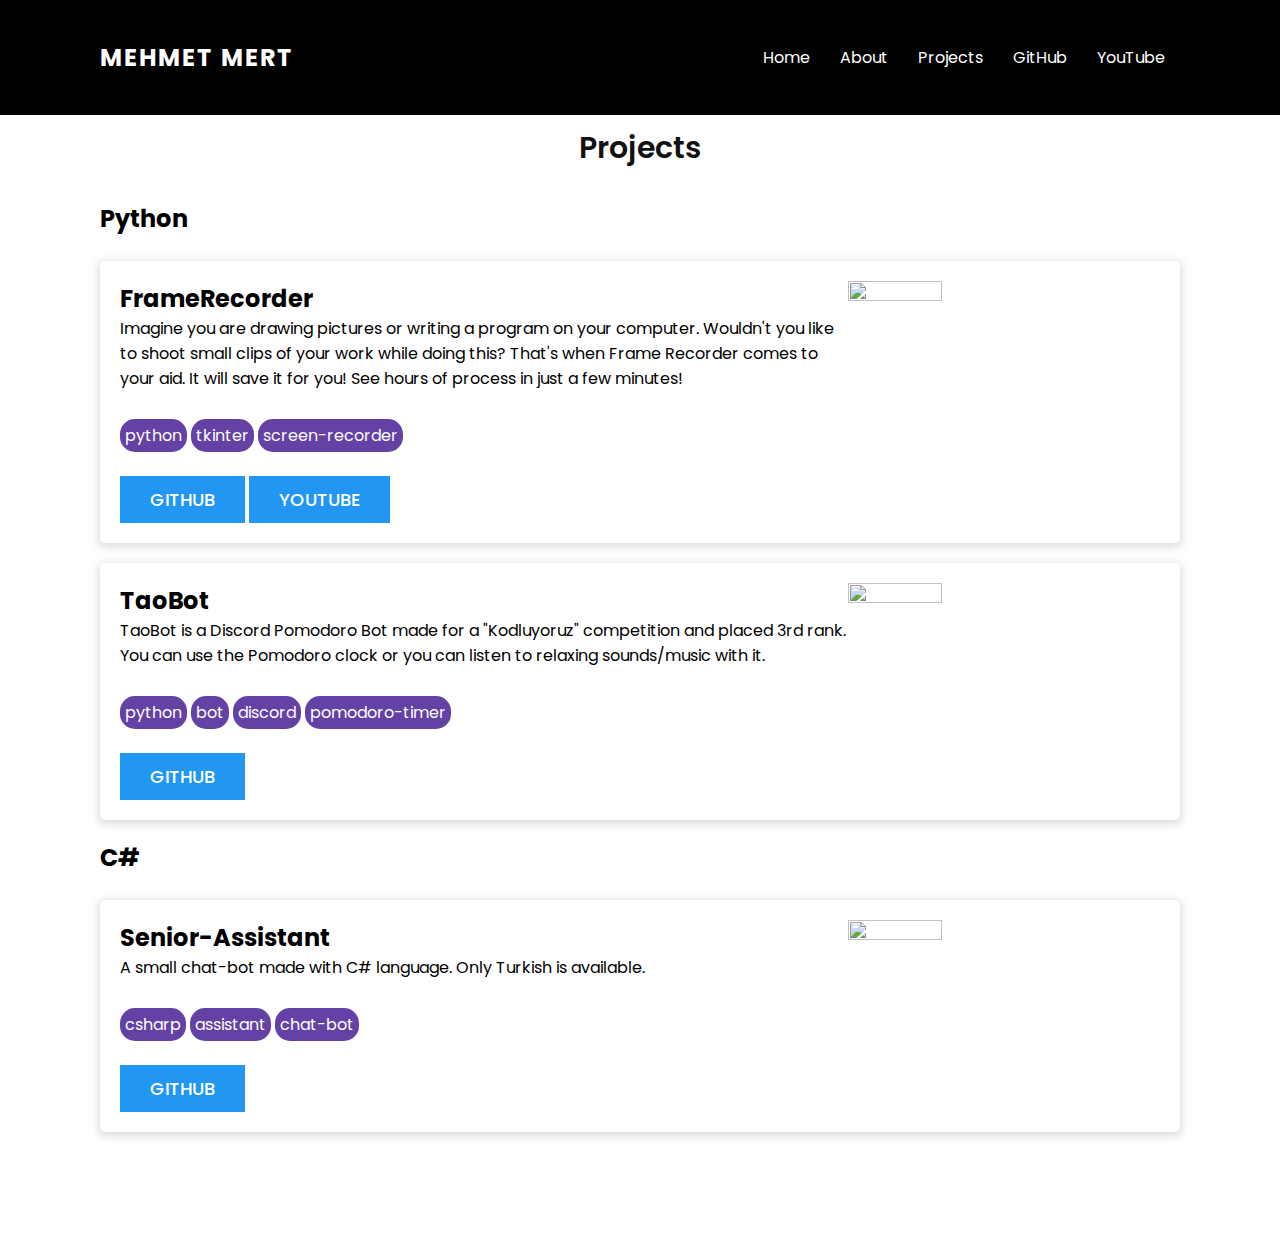
==== projects.html @ b78802c5 "Add files via upload" ====
<!DOCTYPE html>
<html>
    <head>
        <meta charset="utf-8">
        <meta http-equiv="X-UA-Compatible" content="IE=edge">
        <title>Projects</title>
        <meta name="description" content="">
        <meta name="viewport" content="width=device-width, initial-scale=1">
        <link rel="stylesheet" href="/style.css">
        <link rel="preconnect" href="https://fonts.googleapis.com">
        <link rel="preconnect" href="https://fonts.gstatic.com" crossorigin>
        <link href="https://fonts.googleapis.com/css2?family=Montserrat:wght@500&display=swap" rel="stylesheet">
        <link href="https://fonts.googleapis.com/css2?family=Roboto&display=swap" rel="stylesheet">
        <link href="https://fonts.googleapis.com/css2?family=Poppins&display=swap" rel="stylesheet">
    </head>
    <body>
        <header>
            <a href="#" class="logo">Mehmet Mert</a>
            <div class="toggle"></div>
            <ul>
                <li><a href="/index.html">Home</a></li>
                <li><a href="/index.html#about">About</a></li>
                <li><a href="/projects.html">Projects</a></li>
                <li><a href="https://github.com/mehmet-mert">GitHub</a></li>
                <li><a href="https://www.youtube.com/channel/UCmIKYJpC4kDp0NCJw35Ql8g">YouTube</a></li>
            </ul>
        </header>
        <section class="projects">
            <div class="heading">
                <br>
                <h2>Projects</h2>
            </div>
            <h2>Python</h2>
            <br>
            <div class="projects-tab">   
                <div class="single-project">
                    <div class="project-text">
                        <h2>FrameRecorder</h2>
                        <p>Imagine you are drawing pictures or writing a program on your computer. Wouldn't you like to shoot small clips of your
                        work while doing this? That's when Frame Recorder comes to your aid. It will save it for you! See hours of process in just a few minutes!</p><br>
                        <tag>python</tag> <tag>tkinter</tag> <tag>screen-recorder</tag><br>
                        <a href="https://github.com/mehmet-mert/FrameRecorder" class="btn">GitHub</a>
                        <a href="https://www.youtube.com/watch?v=lYoVWss5-F0" class="btn">YouTube</a>
                    </div>
                    <img class="project-img" src="https://raw.githubusercontent.com/mehmet-mert/FrameRecorder/master/Docs/Ekran%20Al%C4%B1nt%C4%B1s%C4%B12.PNG" alt="">
                </div>
                <div class="single-project">
                    <div class="project-text">
                        <h2>TaoBot</h2>
                        <p>TaoBot is a Discord Pomodoro Bot made for a "Kodluyoruz" competition and placed 3rd rank. You can use the Pomodoro clock or you can listen to relaxing sounds/music with it.</p><br>
                        <tag>python</tag> <tag>bot</tag> <tag>discord</tag> <tag>pomodoro-timer</tag><br>
                        <a href="https://github.com/mehmet-mert/TaoBot---Discord-Pomodoro-Bot" class="btn">GitHub</a>
                        
                    </div>
                    <img class="project-img" src="https://raw.githubusercontent.com/mehmet-mert/TaoBot---Discord-Pomodoro-Bot/main/music.PNG" alt="">
                </div>
            </div>
            <h2>C#</h2>
            <br>
            <div class="projects-tab">
                <div class="single-project">
                    <div class="project-text">
                        <h2>Senior-Assistant</h2>
                        <p>A small chat-bot made with C# language. Only Turkish is available.</p><br>
                        <tag>csharp</tag>
                        <tag>assistant</tag>
                        <tag>chat-bot</tag><br>
                        <a href="https://github.com/mehmet-mert/Senior-Assistant" class="btn">GitHub</a>
                    </div>
                    <img src="https://raw.githubusercontent.com/mehmet-mert/Senior-Assistant/master/Ekran%20Al%C4%B1nt%C4%B1s%C4%B1.PNG" alt="" class="project-img">
                </div>
            </div>
        </section>
        <script type="text/javascript">
            window.addEventListener("scroll", function () {
                var header = document.querySelector("header");
                header.classList.toggle("sticky", window.scrollY > 0);
            });
        </script>
    </body>
</html>
---- style.css ----
/*23.46*/
* {
  margin: 0;
  padding: 0;
  box-sizing: border-box;
  font-family: "Poppins", sans-serif;
}
section {
  padding: 100px;
}
.banner {
  position: relative;
  min-height: 100vh;
  /*background-image: url(images/banner.jpg); linear-gradient(black, white);*/
  background-color: black;
  background-image: url(images/bitmap.png);
  background-size: cover;
  background-position: right;
  display: flex;
  justify-content: space-between;
  align-items: center;
}

.banner h2 {
  font-size: 3em;
  color: #fff;
  font-weight: 500;
  line-height: 1.5em;
}

.banner h2 span {
  font-weight: 500;
  font-size: 1.5em;
  color: #6441a4;
}
purple {
  color: #6441a4;
}
.banner h3 {
  font-size: 1.5rem;
  color: #fff;
  font-weight: 500;
}

.btn {
  position: relative;
  background: #2196f3;
  display: inline-block;
  color: #fff;
  margin-top: 20px;
  padding: 10px 30px;
  font-size: 18px;
  text-transform: uppercase;
  text-decoration: none;
  font-weight: 500;
  transition: 0.5s ease;
}
.btn:hover {
  background-color: #6441a4;
}
header {
  position: fixed;
  top: 0;
  left: 0;
  width: 100%;
  padding: 40px 100px;
  z-index: 1000;
  display: flex;
  justify-content: space-between;
  align-items: center;
  transition: 0.5s;
  background-color: black;
}
header.sticky {
  background: #fff;
  padding: 20px 100px;
  box-shadow: 0 5px 20px rgba(0, 0, 0, 0.1);
}
header .logo {
  color: #fff;
  font-size: 24px;
  text-transform: uppercase;
  text-decoration: none;
  font-weight: 700;
  letter-spacing: 2px;
}
header.sticky .logo {
  color: #111;
}
header ul {
  position: relative;
  display: flex;
}
header ul li {
  position: relative;
  display: flex;
}
header ul li a:hover {
  color: #6441a4;
}
header ul li a {
  position: relative;
  display: inline-block;
  margin: 0 15px;
  color: #fff;
  text-decoration: none;
  transition: 0.3s ease;
}
header.sticky ul li a {
  color: #111;
}
.heading {
  width: 100%;
  text-align: center;
  margin-bottom: 30px;
  color: #111;
}
.heading h2 {
  font-weight: 600;
  font-size: 30px;
}
.content {
  display: flex;
  justify-content: center;
  flex-wrap: wrap;
  flex-direction: row;
}
.contentBox {
  padding-right: 30px;
  width: 50%;
}
.contentBox h3 {
  font-size: 24px;
  margin-bottom: 10px;
}

.services {
  background-color: #111;
}
.heading.white {
  color: #fff;
}
.services .content {
  display: flex;
  justify-content: center;
  flex-wrap: wrap;
  flex-direction: row;
}
.services .content .servicesBox {
  padding: 40px 20px;
  background-color: #222;
  color: #fff;
  max-width: 340px;
  margin: 20px;
  text-align: center;
  transition: 0.5s;
}
.services .content .servicesBox:hover {
  background: #2196f3;
}
.services .content .servicesBox img {
  max-width: 80px;
  filter: invert(0);
}
.services .content .servicesBox h2 {
  font-size: 20px;
  font: weight 600px;
}
.work .content {
  display: flex;
  justify-content: space-between;
  flex-wrap: wrap;
}
.work .content .workBox {
  width: 50%;
  padding: 20px;
}
.work .content .workBox img {
  max-width: 100%;
}
.single-project {
  box-shadow: 0 2px 8px 2px rgba(20, 23, 28, 0.15);
  margin-bottom: 20px;
  border: none;
  border-radius: 5px;
  padding: 20px;
  display: flex;
}
.project-text {
  width: 70%;
}
.project-img {
  width: 30%;
  height: 30%;
}
tag {
  background-color: #6441a4;
  color: white;
  border-radius: 15px;
  padding: 5px;
  line-height: 40px;
}
@media screen and (max-width: 1000px) {
  .contentBox {
    padding-right: 30px;
    width: 100%;
  }
  .contentBox img.bilgi {
    width: 100%;
  }
  .banner {
    background-image: none;
    background-color: black;
  }
  header {
    justify-content: center;
    flex-wrap: wrap;
    flex-direction: row;
  }
  .single-project img {
    width: 0;
  }
  .project-text {
    width: 100%;
  }
  .heading {
    margin-top: 60px;
  }
}
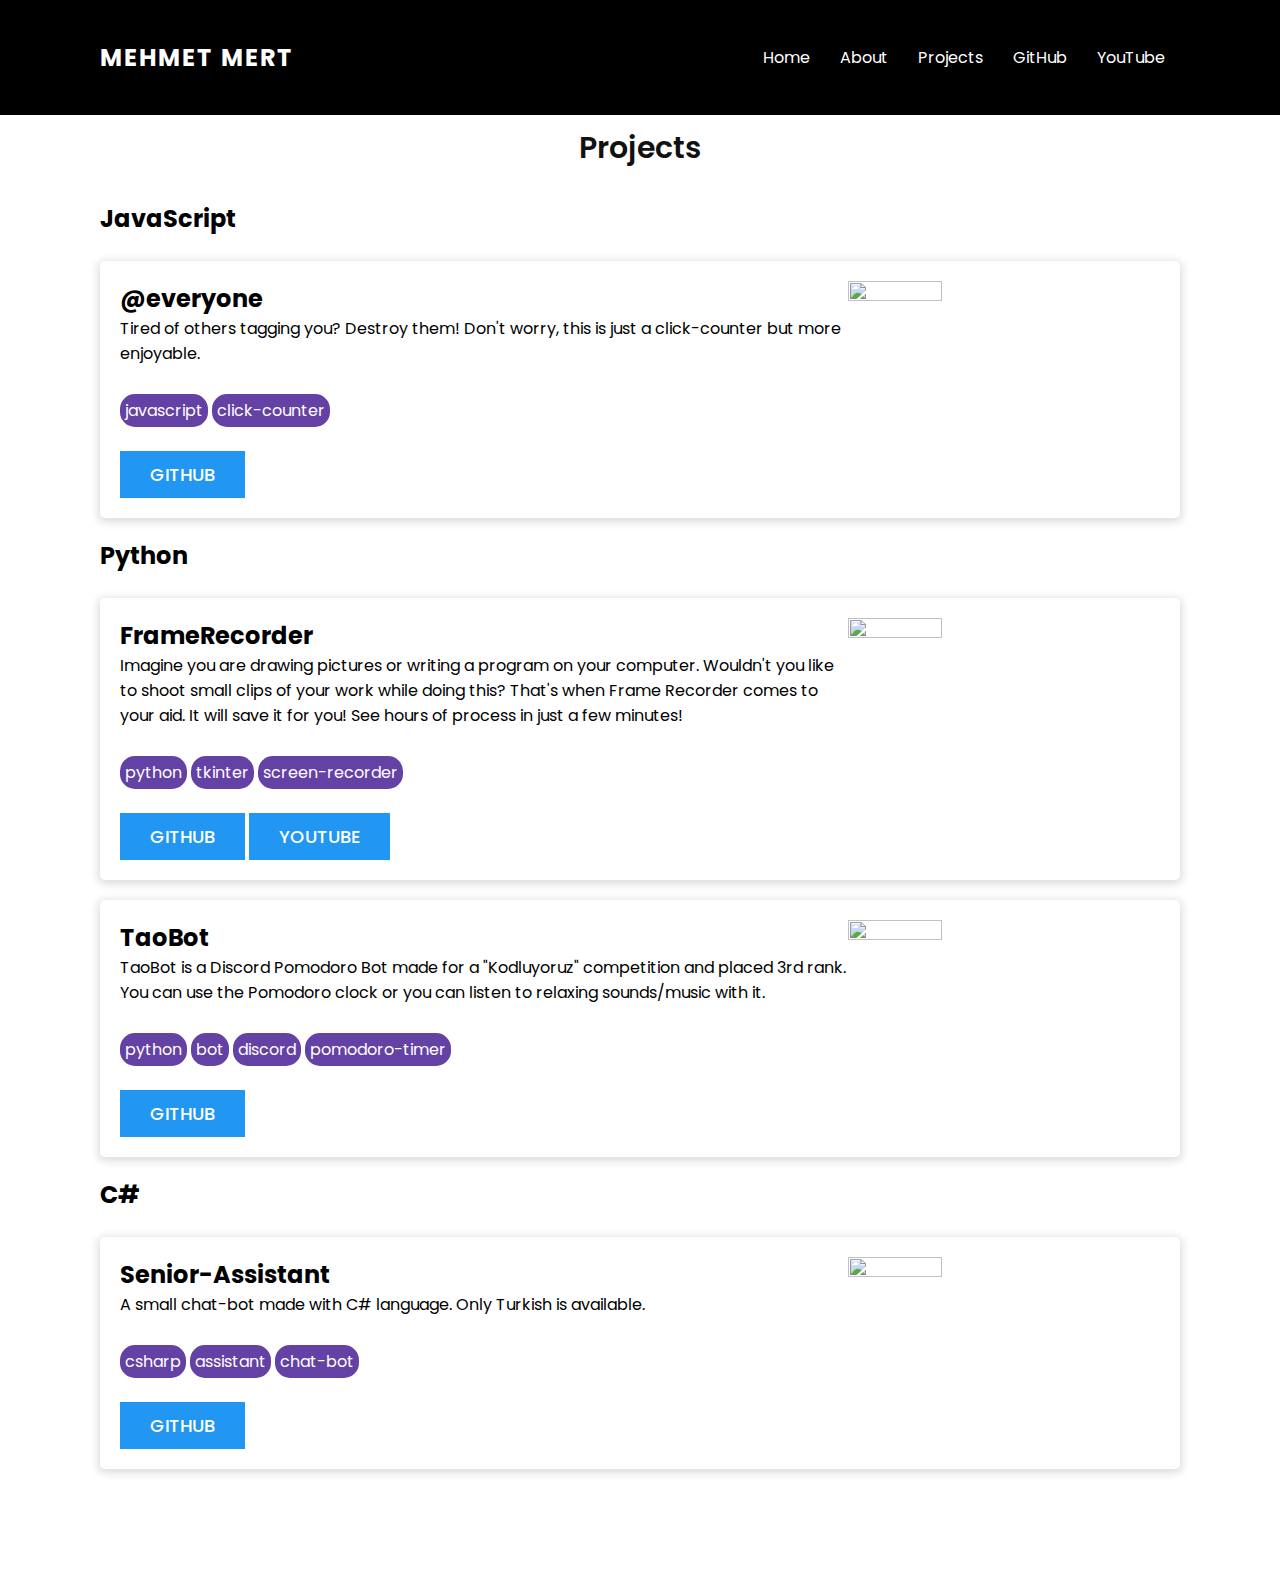
==== commit 67767e7a: "Update projects.html" ====
--- a/projects.html
+++ b/projects.html
@@ -6,7 +6,7 @@
         <title>Projects</title>
         <meta name="description" content="">
         <meta name="viewport" content="width=device-width, initial-scale=1">
-        <link rel="stylesheet" href="/style.css">
+        <link rel="stylesheet" href="https://mehmet-mert.github.io/Portfolio/style.css">
         <link rel="preconnect" href="https://fonts.googleapis.com">
         <link rel="preconnect" href="https://fonts.gstatic.com" crossorigin>
         <link href="https://fonts.googleapis.com/css2?family=Montserrat:wght@500&display=swap" rel="stylesheet">
@@ -15,12 +15,12 @@
     </head>
     <body>
         <header>
-            <a href="#" class="logo">Mehmet Mert</a>
+            <a href="https://mehmet-mert.github.io/Portfolio/" class="logo">Mehmet Mert</a>
             <div class="toggle"></div>
             <ul>
-                <li><a href="/index.html">Home</a></li>
-                <li><a href="/index.html#about">About</a></li>
-                <li><a href="/projects.html">Projects</a></li>
+                <li><a href="https://mehmet-mert.github.io/Portfolio/">Home</a></li>
+                <li><a href="https://mehmet-mert.github.io/Portfolio/#about">About</a></li>
+                <li><a href="https://mehmet-mert.github.io/Portfolio/projects.html">Projects</a></li>
                 <li><a href="https://github.com/mehmet-mert">GitHub</a></li>
                 <li><a href="https://www.youtube.com/channel/UCmIKYJpC4kDp0NCJw35Ql8g">YouTube</a></li>
             </ul>
@@ -29,6 +29,23 @@
             <div class="heading">
                 <br>
                 <h2>Projects</h2>
+            </div>
+            <h2>JavaScript</h2>
+            <br>
+            <div class="projects-tab">
+                <div class="single-project">
+                    <div class="project-text">
+                        <h2>@everyone</h2>
+                        <p>Tired of others tagging you? Destroy them! Don't worry, this is just a click-counter but more enjoyable.</p><br>
+                        <tag>javascript</tag>
+                        <tag>click-counter</tag>
+                        <br>
+                        <a href="https://github.com/mehmet-mert/everyone" class="btn">GitHub</a>
+                    </div>
+                    
+                    <img src="https://github.com/mehmet-mert/-everyone/raw/main/ss.PNG?raw=true"
+                        alt="" class="project-img">
+                </div>
             </div>
             <h2>Python</h2>
             <br>
@@ -78,4 +95,4 @@
             });
         </script>
     </body>
-</html>+</html>
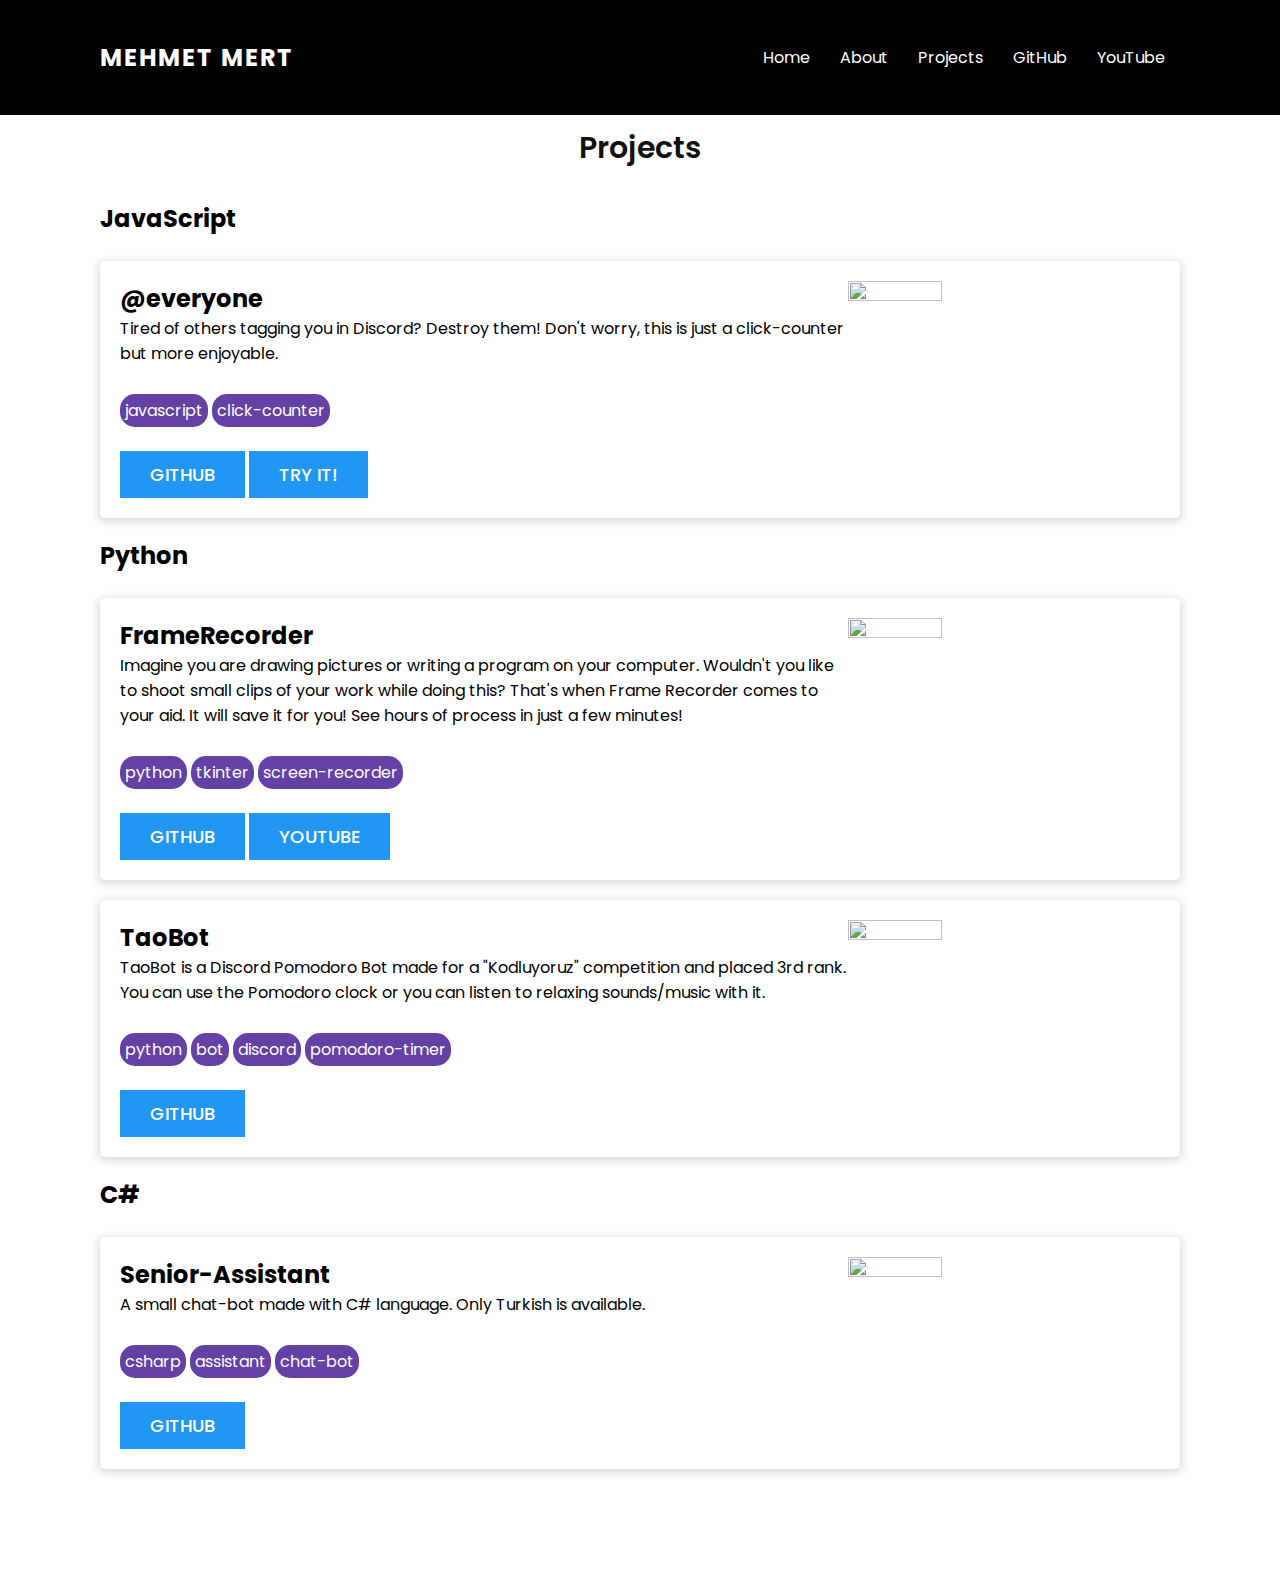
==== commit a8e40296: "Update projects.html" ====
--- a/projects.html
+++ b/projects.html
@@ -7,6 +7,7 @@
         <meta name="description" content="">
         <meta name="viewport" content="width=device-width, initial-scale=1">
         <link rel="stylesheet" href="https://mehmet-mert.github.io/Portfolio/style.css">
+        <script src="app.js?rndstr=<%= getRandomStr() %>"></script>
         <link rel="preconnect" href="https://fonts.googleapis.com">
         <link rel="preconnect" href="https://fonts.gstatic.com" crossorigin>
         <link href="https://fonts.googleapis.com/css2?family=Montserrat:wght@500&display=swap" rel="stylesheet">
@@ -36,11 +37,12 @@
                 <div class="single-project">
                     <div class="project-text">
                         <h2>@everyone</h2>
-                        <p>Tired of others tagging you? Destroy them! Don't worry, this is just a click-counter but more enjoyable.</p><br>
+                        <p>Tired of others tagging you in Discord? Destroy them! Don't worry, this is just a click-counter but more enjoyable.</p><br>
                         <tag>javascript</tag>
                         <tag>click-counter</tag>
                         <br>
                         <a href="https://github.com/mehmet-mert/everyone" class="btn">GitHub</a>
+                        <a href="https://mehmet-mert.github.io/everyone/" class="btn">Try it!</a>
                     </div>
                     
                     <img src="https://github.com/mehmet-mert/-everyone/raw/main/ss.PNG?raw=true"
